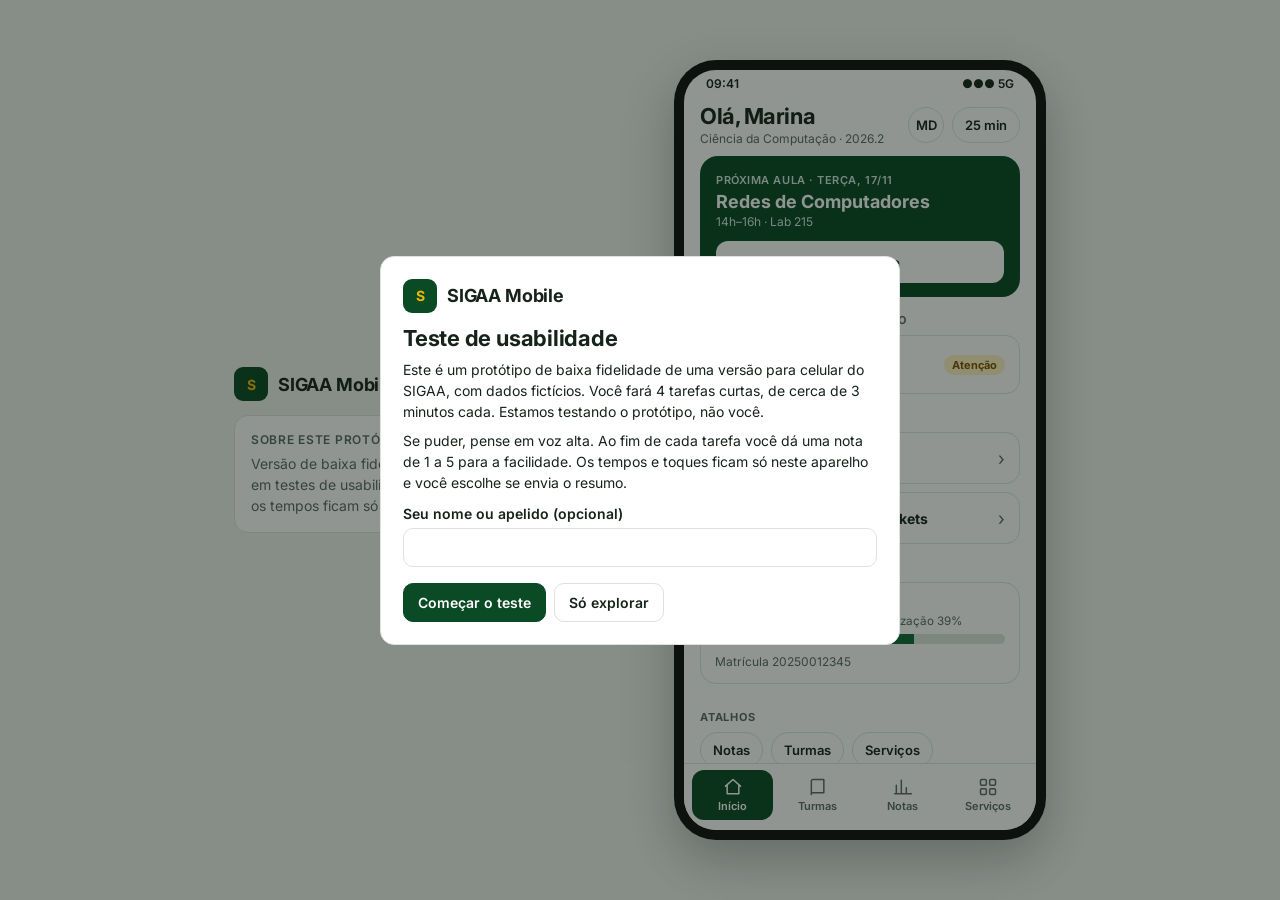
==== index.html @ ccf30438 "Organiza estrutura do protótipo mobile" ====
<!doctype html>
<html lang="pt-BR">
<head>
<meta charset="utf-8">
<meta name="viewport" content="width=device-width,initial-scale=1,viewport-fit=cover">
<title>SIGAA Mobile Protótipo</title>
<link rel="stylesheet" href="https://fonts.googleapis.com/css2?family=Inter:wght@400;500;600;700&display=swap">
<link rel="stylesheet" href="assets/css/app.css">
</head>
<body>


<div class="shell">
  <aside class="side" id="side"></aside>
  <div class="stage"><div class="phone"><div class="screen" id="screen"></div></div></div>
</div>
<div id="modal"></div>

<script src="assets/js/app.js" defer></script>

</body>
</html>
---- assets/css/app.css ----
[hidden]{display:none!important}

/* Layout: painel do facilitador à esquerda, celular à direita; no celular só a barra de tarefa e o app. */
:root{
  --bg:#EEF1EC; --panel:#FFFFFF; --ink:#16231B; --mute:#5C6B61; --line:#DCE3DC;
  --green:#0A4A25; --green2:#0F6B34; --gold:#F2B705; --goldsoft:#FFF3CC;
  --ok-bg:#E2F1E6; --ok-fg:#0F5A2B; --warn-bg:#FFF0C2; --warn-fg:#7A5600; --bad-bg:#F9DFD7; --bad-fg:#8E2A12;
  --app:#FFFFFF; --app2:#F4F6F3; --on-green:#FFFFFF; --on-green2:#D5E8DB; --shade:rgba(10,20,14,.45);
  color-scheme:light;--font:'Inter',system-ui,-apple-system,'Segoe UI',Roboto,sans-serif;
}
*{box-sizing:border-box}
html,body{height:100%}
body{margin:0;background:var(--bg);color:var(--ink);font-family:var(--font);font-size:14px;
  padding-block:0;padding-left:max(16px,env(safe-area-inset-left,0px));padding-right:max(16px,env(safe-area-inset-right,0px))}
button{font:inherit;color:inherit;cursor:pointer}
:focus-visible{outline:3px solid var(--gold);outline-offset:2px}
.shell{height:100%;display:grid;grid-template-columns:minmax(300px,400px) auto;gap:40px;justify-content:center;align-items:center;padding-block:20px}
.side{display:flex;flex-direction:column;gap:14px;min-width:0}
.brand{display:flex;align-items:center;gap:10px}
.brand b{font-size:18px;letter-spacing:-.01em}
.logo{width:34px;height:34px;border-radius:9px;background:var(--green);display:grid;place-items:center;color:var(--gold);font-weight:700}
.card{background:var(--panel);border:1px solid var(--line);border-radius:14px;padding:16px;min-width:0}
.card h3{margin:0 0 6px;font-size:12px;letter-spacing:.06em;text-transform:uppercase;color:var(--mute);font-weight:600}
.muted{color:var(--mute)}
.btn{border:1px solid var(--line);background:var(--panel);border-radius:10px;padding:10px 14px;font-weight:600}
.btn.pri{background:var(--green);border-color:var(--green);color:var(--on-green)}
.btn.gold{background:var(--gold);border-color:var(--gold);color:#2A2000}
.btn.sm{padding:6px 10px;font-size:13px}
.row{display:flex;gap:8px;flex-wrap:wrap;align-items:center}
.task-n{font-size:12px;font-weight:700;color:var(--green2);letter-spacing:.04em;text-transform:uppercase}
.task-t{font-size:16px;font-weight:600;line-height:1.35;margin:4px 0 12px}
.timer{font-variant-numeric:tabular-nums;font-weight:700}
.stars{display:flex;gap:6px}
.stars button{width:44px;height:44px;border-radius:10px;border:1px solid var(--line);background:var(--panel);font-weight:700;font-size:16px}
.stars button[aria-pressed=true]{background:var(--green);color:#fff;border-color:var(--green)}
input[type=text],input[type=number],textarea{font:inherit;width:100%;padding:10px 12px;border-radius:10px;border:1px solid var(--line);background:var(--app);color:var(--ink)}
.tog{display:flex;align-items:center;gap:8px;font-size:13px}
table{border-collapse:collapse;width:100%;font-size:13px}
th,td{padding:6px 8px;border-bottom:1px solid var(--line);text-align:left;vertical-align:top}
.scroll-x{overflow-x:auto}
.prog{height:6px;border-radius:3px;background:var(--line);overflow:hidden}.prog i{display:block;height:100%;background:var(--green2)}

/* ---------- celular ---------- */
.phone{width:372px;height:min(780px,calc(100dvh - 40px));background:#111;border-radius:42px;padding:10px;box-shadow:0 20px 50px rgba(0,0,0,.25)}
.screen{position:relative;height:100%;background:var(--app);border-radius:32px;overflow:hidden;display:flex;flex-direction:column;color:var(--ink)}
.sbar{height:26px;display:flex;justify-content:space-between;align-items:center;padding:0 22px;font-size:12px;font-weight:600;flex:none;color:var(--ink)}
.sbar.dark{background:var(--green);color:var(--on-green)}
.body{flex:1;min-height:0;overflow-y:auto;overscroll-behavior:contain;position:relative}
.pad{padding:6px 16px 18px}
.hd{display:flex;align-items:center;justify-content:space-between;padding:8px 16px 4px;gap:8px}
.hd h1{margin:0;font-size:22px;letter-spacing:-.02em;line-height:1.15}
.hd small{display:block;color:var(--mute);font-size:12px;margin-top:2px}
.pill{border:1px solid var(--line);background:var(--app);border-radius:18px;min-height:36px;padding:0 12px;font-weight:600;font-size:13px;display:inline-flex;align-items:center;gap:6px}
.pill.avatar{width:36px;padding:0;justify-content:center}
.sec{font-size:11px;letter-spacing:.07em;text-transform:uppercase;color:var(--mute);font-weight:700;margin:16px 0 8px}
.item{display:flex;align-items:center;gap:10px;width:100%;text-align:left;background:var(--app);border:1px solid var(--line);border-radius:14px;padding:12px 14px;min-height:52px;margin-bottom:8px}
.item .grow{flex:1;min-width:0}
.item b{display:block;font-size:14px}
.item span.s{display:block;font-size:12px;color:var(--mute);margin-top:1px}
.chev{color:var(--mute);font-size:18px}
.chip{font-size:11px;font-weight:700;border-radius:10px;padding:3px 8px;white-space:nowrap}
.chip.ok{background:var(--ok-bg);color:var(--ok-fg)}.chip.warn{background:var(--warn-bg);color:var(--warn-fg)}.chip.bad{background:var(--bad-bg);color:var(--bad-fg)}.chip.neutral{background:var(--app2);color:var(--mute)}.chip.new{background:var(--gold);color:#2A2000}
.hero{background:var(--green);color:var(--on-green);border-radius:18px;padding:14px 16px}
.hero small{color:var(--on-green2);font-size:11px;letter-spacing:.05em;text-transform:uppercase;font-weight:600}
.hero h2{margin:4px 0 2px;font-size:18px}
.hero .w{display:flex;justify-content:space-between;align-items:center;gap:8px}
.hero button{margin-top:12px;width:100%;min-height:42px;border-radius:12px;border:0;background:#fff;color:var(--green);font-weight:700}
.big{font-size:46px;font-weight:700;letter-spacing:-.03em;line-height:1}
.bar{height:10px;border-radius:5px;background:var(--line);overflow:hidden;margin:10px 0 6px}.bar i{display:block;height:100%;background:var(--green2)}
.bar.warn i{background:var(--gold)}
.box{background:var(--app);border:1px solid var(--line);border-radius:16px;padding:14px;margin-bottom:10px}
.tabs{display:flex;gap:6px;padding:8px 12px 6px;background:var(--green)}
.tabs button{flex:1;min-height:36px;border-radius:12px;border:0;background:transparent;color:var(--on-green2);font-weight:600;font-size:12.5px}
.tabs button[aria-selected=true]{background:#fff;color:var(--green)}
.thead{background:var(--green);color:var(--on-green);padding:6px 12px 8px;display:flex;align-items:center;gap:8px}
.thead .t{flex:1;min-width:0}.thead small{display:block;font-size:11px;color:var(--on-green2)}.thead b{display:block;font-size:16px;white-space:nowrap;overflow:hidden;text-overflow:ellipsis}
.ib{width:40px;height:40px;border-radius:12px;border:0;background:rgba(255,255,255,.16);color:#fff;font-size:20px;display:grid;place-items:center;flex:none}
.back{width:40px;height:40px;border-radius:12px;border:1px solid var(--line);background:var(--app);font-size:20px;display:grid;place-items:center;flex:none}
.tabbar{flex:none;display:grid;grid-template-columns:repeat(4,1fr);gap:4px;padding:6px 8px 10px;border-top:1px solid var(--line);background:var(--app)}
.tabbar button{border:0;background:transparent;border-radius:12px;min-height:50px;display:flex;flex-direction:column;align-items:center;justify-content:center;gap:2px;font-size:11px;font-weight:600;color:var(--mute)}
.tabbar button[aria-current=page]{background:var(--green);color:var(--on-green)}
.tabbar svg{width:20px;height:20px;stroke:currentColor;fill:none;stroke-width:1.8;stroke-linecap:round;stroke-linejoin:round}
.search{display:flex;align-items:center;gap:8px;border:1px solid var(--line);border-radius:14px;background:var(--app);padding:0 12px;min-height:46px}
.search input{border:0;background:transparent;padding:10px 0;outline:none;font:inherit;color:inherit;width:100%}
.toast{position:absolute;left:16px;right:16px;bottom:78px;background:#1E2A23;color:#fff;border-radius:12px;padding:12px 14px;font-size:13px;font-weight:500;box-shadow:0 8px 24px rgba(0,0,0,.3);animation:up .2s ease-out;z-index:30}
@keyframes up{from{transform:translateY(8px);opacity:0}to{transform:none;opacity:1}}
.shade{position:absolute;inset:0;background:var(--shade);z-index:20}
.sheet{position:absolute;left:0;right:0;bottom:0;background:var(--app);border-radius:24px 24px 0 0;padding:18px 18px 22px;z-index:21;animation:up .22s ease-out}
.sheet h2{margin:0 0 10px;font-size:20px}
.sheet .btn{width:100%;margin-top:8px;min-height:46px;border-radius:14px}
.sk{border-radius:12px;background:linear-gradient(90deg,var(--app2),var(--line),var(--app2));background-size:200% 100%;animation:sh 1.1s linear infinite}
@keyframes sh{to{background-position:-200% 0}}
.empty{text-align:center;color:var(--mute);padding:28px 10px}
.topic{background:var(--app);border:1px solid var(--line);border-radius:16px;padding:12px;margin-bottom:10px}
.topic .d{font-size:11px;color:var(--mute);font-weight:600}
.topic h4{margin:2px 0 8px;font-size:14px;line-height:1.3}
.file{display:flex;justify-content:space-between;align-items:center;width:100%;min-height:42px;border-radius:10px;border:1px solid var(--line);background:var(--app2);padding:0 12px;margin-top:6px;text-align:left;font-weight:500}
.kv{display:flex;justify-content:space-between;padding:9px 0;border-bottom:1px solid var(--line);font-size:13px}.kv:last-child{border:0}
.semp{display:flex;gap:8px;margin:6px 0 12px}
.semp button{min-height:38px;padding:0 14px;border-radius:19px;border:1px solid var(--line);background:var(--app);font-weight:600}
.semp button[aria-pressed=true]{background:var(--green);color:#fff;border-color:var(--green)}
.nota-g{display:grid;grid-template-columns:repeat(4,1fr);gap:6px;margin-top:10px}
.nota-g div{background:var(--app2);border-radius:10px;padding:6px 8px;font-size:11px;color:var(--mute)}.nota-g b{display:block;color:var(--ink);font-size:15px}

/* ---------- intro / resultados ---------- */
.modal{position:fixed;inset:0;background:var(--shade);display:grid;place-items:center;z-index:100;padding:16px}
.modal .card{max-width:520px;width:100%;max-height:92dvh;overflow:auto;padding:22px}
.modal h2{margin:0 0 8px;font-size:22px;letter-spacing:-.01em}
.modal p{line-height:1.5;margin:8px 0}

@media (max-width:820px){
  .shell{grid-template-columns:1fr;grid-template-rows:auto 1fr;gap:10px;padding-block:8px;align-items:stretch}
  .side .brand,.side .desk{display:none}
  .phone{width:100%;height:100%;min-height:0;padding:0;border-radius:0;background:transparent;box-shadow:none}
  .screen{border-radius:18px;border:1px solid var(--line)}
  .stage{min-height:0}
}
@media (min-width:821px){.shell{grid-template-rows:auto}}
@media (prefers-reduced-motion:reduce){*{animation:none!important}}
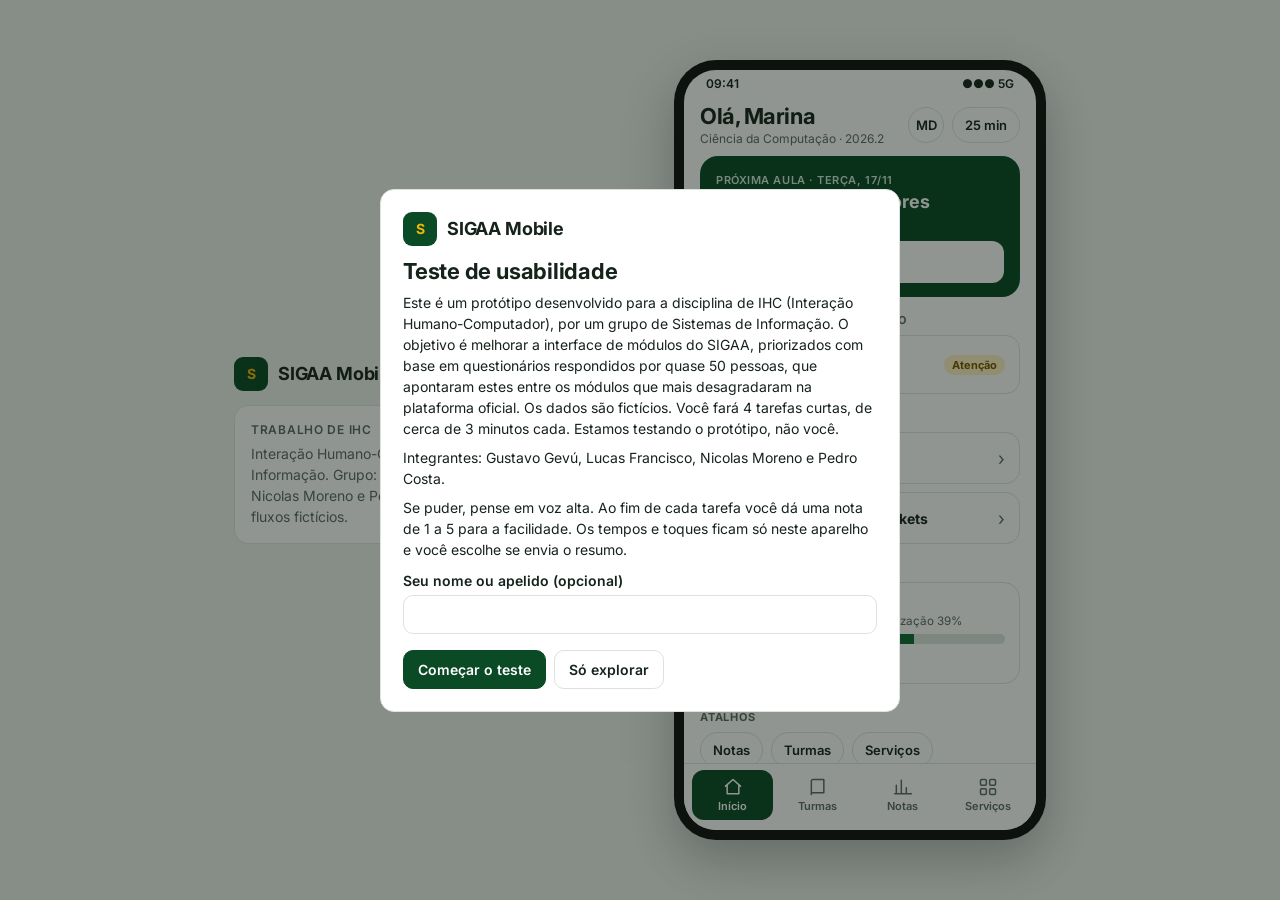
==== commit 1c850372: "Conecta protótipo ao Google Sheets" ====
--- a/index.html
+++ b/index.html
@@ -16,6 +16,7 @@
 </div>
 <div id="modal"></div>
 
+<script src="assets/js/sheets-config.js"></script>
 <script src="assets/js/app.js" defer></script>
 
 </body>
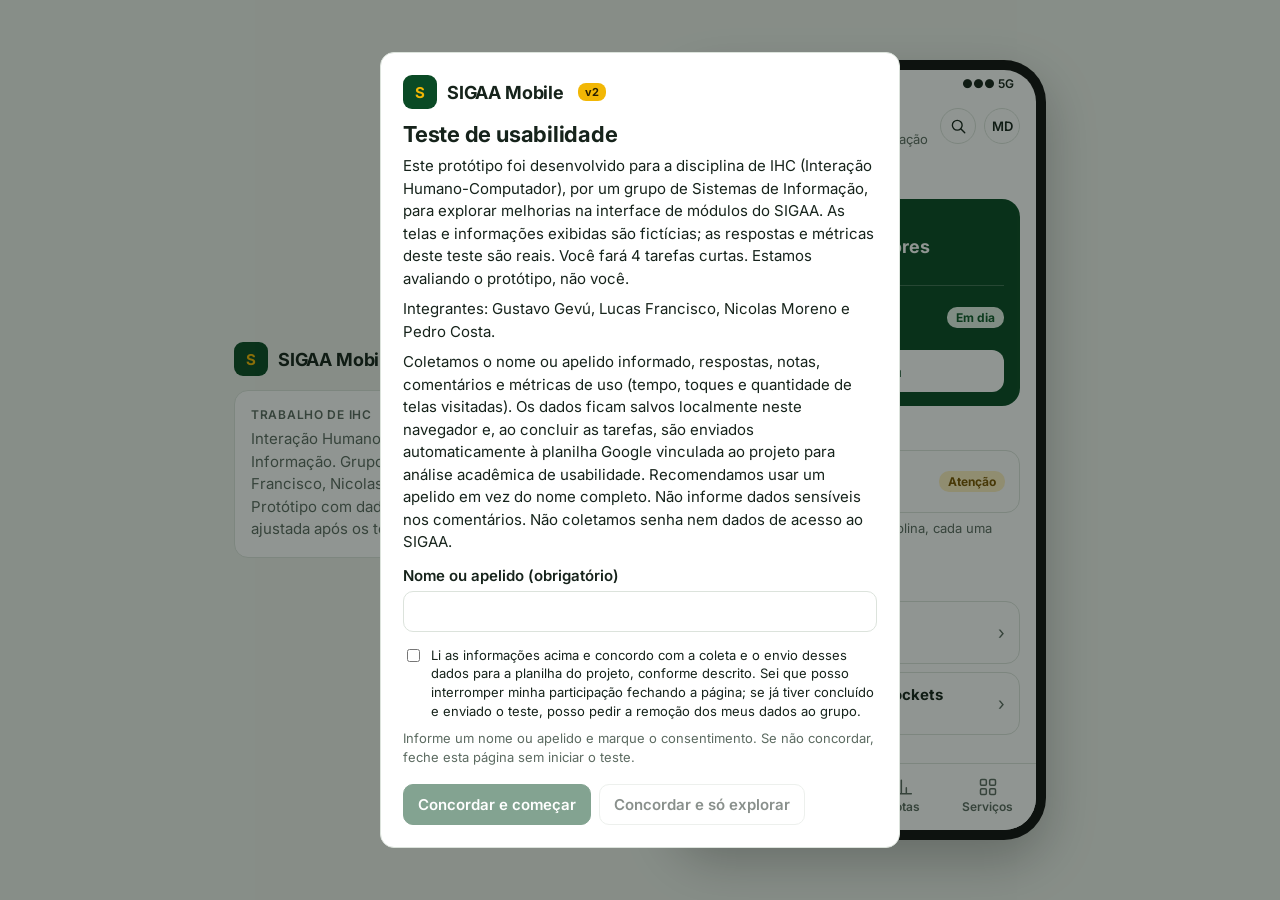
==== commit d691ab72: "Atualiza protótipo para v2 e preserva v1" ====
--- a/index.html
+++ b/index.html
@@ -3,7 +3,7 @@
 <head>
 <meta charset="utf-8">
 <meta name="viewport" content="width=device-width,initial-scale=1,viewport-fit=cover">
-<title>SIGAA Mobile Protótipo</title>
+<title>SIGAA Mobile v2</title>
 <link rel="stylesheet" href="https://fonts.googleapis.com/css2?family=Inter:wght@400;500;600;700&display=swap">
 <link rel="stylesheet" href="assets/css/app.css">
 </head>
--- a/assets/css/app.css
+++ b/assets/css/app.css
@@ -10,7 +10,7 @@
 }
 *{box-sizing:border-box}
 html,body{height:100%}
-body{margin:0;background:var(--bg);color:var(--ink);font-family:var(--font);font-size:14px;
+body{margin:0;background:var(--bg);color:var(--ink);font-family:var(--font);font-size:15px;
   padding-block:0;padding-left:max(16px,env(safe-area-inset-left,0px));padding-right:max(16px,env(safe-area-inset-right,0px))}
 button{font:inherit;color:inherit;cursor:pointer}
 :focus-visible{outline:3px solid var(--gold);outline-offset:2px}
@@ -49,19 +49,19 @@
 .pad{padding:6px 16px 18px}
 .hd{display:flex;align-items:center;justify-content:space-between;padding:8px 16px 4px;gap:8px}
 .hd h1{margin:0;font-size:22px;letter-spacing:-.02em;line-height:1.15}
-.hd small{display:block;color:var(--mute);font-size:12px;margin-top:2px}
+.hd small{display:block;color:var(--mute);font-size:13px;margin-top:2px}
 .pill{border:1px solid var(--line);background:var(--app);border-radius:18px;min-height:36px;padding:0 12px;font-weight:600;font-size:13px;display:inline-flex;align-items:center;gap:6px}
 .pill.avatar{width:36px;padding:0;justify-content:center}
-.sec{font-size:11px;letter-spacing:.07em;text-transform:uppercase;color:var(--mute);font-weight:700;margin:16px 0 8px}
+.sec{font-size:13px;color:var(--ink);font-weight:700;margin:20px 0 8px}
 .item{display:flex;align-items:center;gap:10px;width:100%;text-align:left;background:var(--app);border:1px solid var(--line);border-radius:14px;padding:12px 14px;min-height:52px;margin-bottom:8px}
 .item .grow{flex:1;min-width:0}
-.item b{display:block;font-size:14px}
-.item span.s{display:block;font-size:12px;color:var(--mute);margin-top:1px}
+.item b{display:block;font-size:15px}
+.item span.s{display:block;font-size:13px;color:var(--mute);margin-top:2px}
 .chev{color:var(--mute);font-size:18px}
-.chip{font-size:11px;font-weight:700;border-radius:10px;padding:3px 8px;white-space:nowrap}
-.chip.ok{background:var(--ok-bg);color:var(--ok-fg)}.chip.warn{background:var(--warn-bg);color:var(--warn-fg)}.chip.bad{background:var(--bad-bg);color:var(--bad-fg)}.chip.neutral{background:var(--app2);color:var(--mute)}.chip.new{background:var(--gold);color:#2A2000}
+.chip{font-size:12px;font-weight:700;border-radius:10px;padding:3px 9px;white-space:nowrap}
+.chip.ok{background:var(--ok-bg);color:var(--ok-fg)}.chip.warn{background:var(--warn-bg);color:var(--warn-fg)}.chip.bad{background:var(--bad-bg);color:var(--bad-fg)}.chip.neutral{background:var(--app2);color:var(--mute)}.chip.new{background:var(--app);color:var(--green);border:1.5px solid var(--green2)}.chip.new::before{content:'';display:inline-block;width:7px;height:7px;border-radius:50%;background:var(--green2);margin-right:5px;vertical-align:1px}
 .hero{background:var(--green);color:var(--on-green);border-radius:18px;padding:14px 16px}
-.hero small{color:var(--on-green2);font-size:11px;letter-spacing:.05em;text-transform:uppercase;font-weight:600}
+.hero small{color:var(--on-green2);font-size:13px;font-weight:600}
 .hero h2{margin:4px 0 2px;font-size:18px}
 .hero .w{display:flex;justify-content:space-between;align-items:center;gap:8px}
 .hero button{margin-top:12px;width:100%;min-height:42px;border-radius:12px;border:0;background:#fff;color:var(--green);font-weight:700}
@@ -70,14 +70,14 @@
 .bar.warn i{background:var(--gold)}
 .box{background:var(--app);border:1px solid var(--line);border-radius:16px;padding:14px;margin-bottom:10px}
 .tabs{display:flex;gap:6px;padding:8px 12px 6px;background:var(--green)}
-.tabs button{flex:1;min-height:36px;border-radius:12px;border:0;background:transparent;color:var(--on-green2);font-weight:600;font-size:12.5px}
+.tabs button{flex:1;min-height:40px;border-radius:12px;border:0;background:transparent;color:var(--on-green2);font-weight:600;font-size:13px;display:inline-flex;align-items:center;justify-content:center;gap:5px}
 .tabs button[aria-selected=true]{background:#fff;color:var(--green)}
 .thead{background:var(--green);color:var(--on-green);padding:6px 12px 8px;display:flex;align-items:center;gap:8px}
-.thead .t{flex:1;min-width:0}.thead small{display:block;font-size:11px;color:var(--on-green2)}.thead b{display:block;font-size:16px;white-space:nowrap;overflow:hidden;text-overflow:ellipsis}
+.thead .t{flex:1;min-width:0}.thead small{display:block;font-size:12px;color:var(--on-green2)}.thead b{display:block;font-size:16px;white-space:nowrap;overflow:hidden;text-overflow:ellipsis}
 .ib{width:40px;height:40px;border-radius:12px;border:0;background:rgba(255,255,255,.16);color:#fff;font-size:20px;display:grid;place-items:center;flex:none}
 .back{width:40px;height:40px;border-radius:12px;border:1px solid var(--line);background:var(--app);font-size:20px;display:grid;place-items:center;flex:none}
 .tabbar{flex:none;display:grid;grid-template-columns:repeat(4,1fr);gap:4px;padding:6px 8px 10px;border-top:1px solid var(--line);background:var(--app)}
-.tabbar button{border:0;background:transparent;border-radius:12px;min-height:50px;display:flex;flex-direction:column;align-items:center;justify-content:center;gap:2px;font-size:11px;font-weight:600;color:var(--mute)}
+.tabbar button{border:0;background:transparent;border-radius:12px;min-height:50px;display:flex;flex-direction:column;align-items:center;justify-content:center;gap:2px;font-size:12px;font-weight:600;color:var(--mute)}
 .tabbar button[aria-current=page]{background:var(--green);color:var(--on-green)}
 .tabbar svg{width:20px;height:20px;stroke:currentColor;fill:none;stroke-width:1.8;stroke-linecap:round;stroke-linejoin:round}
 .search{display:flex;align-items:center;gap:8px;border:1px solid var(--line);border-radius:14px;background:var(--app);padding:0 12px;min-height:46px}
@@ -87,20 +87,36 @@
 .shade{position:absolute;inset:0;background:var(--shade);z-index:20}
 .sheet{position:absolute;left:0;right:0;bottom:0;background:var(--app);border-radius:24px 24px 0 0;padding:18px 18px 22px;z-index:21;animation:up .22s ease-out}
 .sheet h2{margin:0 0 10px;font-size:20px}
-.sheet .btn{width:100%;margin-top:8px;min-height:46px;border-radius:14px}
+.sheet .btn{width:100%;margin-top:8px;min-height:48px;border-radius:14px}
+.sheet .btn.ghost{margin-top:22px;border:0;background:transparent;font-weight:500;color:var(--mute);text-decoration:underline}
 .sk{border-radius:12px;background:linear-gradient(90deg,var(--app2),var(--line),var(--app2));background-size:200% 100%;animation:sh 1.1s linear infinite}
+/* v2 */
+.note{font-size:13px;color:var(--mute);line-height:1.45;margin-top:6px}
+.boxt{display:block;font-size:15px}
+.box.soft{background:var(--app2);border-color:transparent}
+.item.static{cursor:default;background:var(--app2);border-color:transparent;min-height:48px}
+.bar.warn i{background:var(--gold)}.bar.bad i{background:#B3391B}
+.dot{min-width:18px;height:18px;border-radius:9px;background:var(--gold);color:#2A2000;font-size:11px;font-weight:700;display:inline-grid;place-items:center;padding:0 5px}
+.pill svg{width:18px;height:18px;stroke:currentColor;fill:none;stroke-width:1.8;stroke-linecap:round;stroke-linejoin:round}
+.sess{display:inline-flex;margin:2px 0 4px}
+.btn.wide{width:100%;min-height:48px;border-radius:14px}
+.btn.ghost{border-color:transparent;background:transparent;text-decoration:underline;font-weight:500}
+.btn[disabled]{opacity:.5;cursor:default}
+.ok-mark{width:56px;height:56px;border-radius:50%;background:var(--ok-bg);color:var(--ok-fg);display:grid;place-items:center;font-size:28px;font-weight:700;margin:0 auto 14px}
+.faq-a{padding:0 4px 12px}
+.ver{font-size:11px;font-weight:700;background:var(--gold);color:#2A2000;border-radius:8px;padding:2px 7px;margin-left:4px}
 @keyframes sh{to{background-position:-200% 0}}
 .empty{text-align:center;color:var(--mute);padding:28px 10px}
 .topic{background:var(--app);border:1px solid var(--line);border-radius:16px;padding:12px;margin-bottom:10px}
-.topic .d{font-size:11px;color:var(--mute);font-weight:600}
+.topic .d{font-size:13px;color:var(--mute);font-weight:600}
 .topic h4{margin:2px 0 8px;font-size:14px;line-height:1.3}
 .file{display:flex;justify-content:space-between;align-items:center;width:100%;min-height:42px;border-radius:10px;border:1px solid var(--line);background:var(--app2);padding:0 12px;margin-top:6px;text-align:left;font-weight:500}
-.kv{display:flex;justify-content:space-between;padding:9px 0;border-bottom:1px solid var(--line);font-size:13px}.kv:last-child{border:0}
+.kv{display:flex;justify-content:space-between;padding:9px 0;border-bottom:1px solid var(--line);font-size:14px}.kv:last-child{border:0}
 .semp{display:flex;gap:8px;margin:6px 0 12px}
 .semp button{min-height:38px;padding:0 14px;border-radius:19px;border:1px solid var(--line);background:var(--app);font-weight:600}
 .semp button[aria-pressed=true]{background:var(--green);color:#fff;border-color:var(--green)}
 .nota-g{display:grid;grid-template-columns:repeat(4,1fr);gap:6px;margin-top:10px}
-.nota-g div{background:var(--app2);border-radius:10px;padding:6px 8px;font-size:11px;color:var(--mute)}.nota-g b{display:block;color:var(--ink);font-size:15px}
+.nota-g div{background:var(--app2);border-radius:10px;padding:6px 8px;font-size:12px;color:var(--mute)}.nota-g b{display:block;color:var(--ink);font-size:15px}
 
 /* ---------- intro / resultados ---------- */
 .modal{position:fixed;inset:0;background:var(--shade);display:grid;place-items:center;z-index:100;padding:16px}
